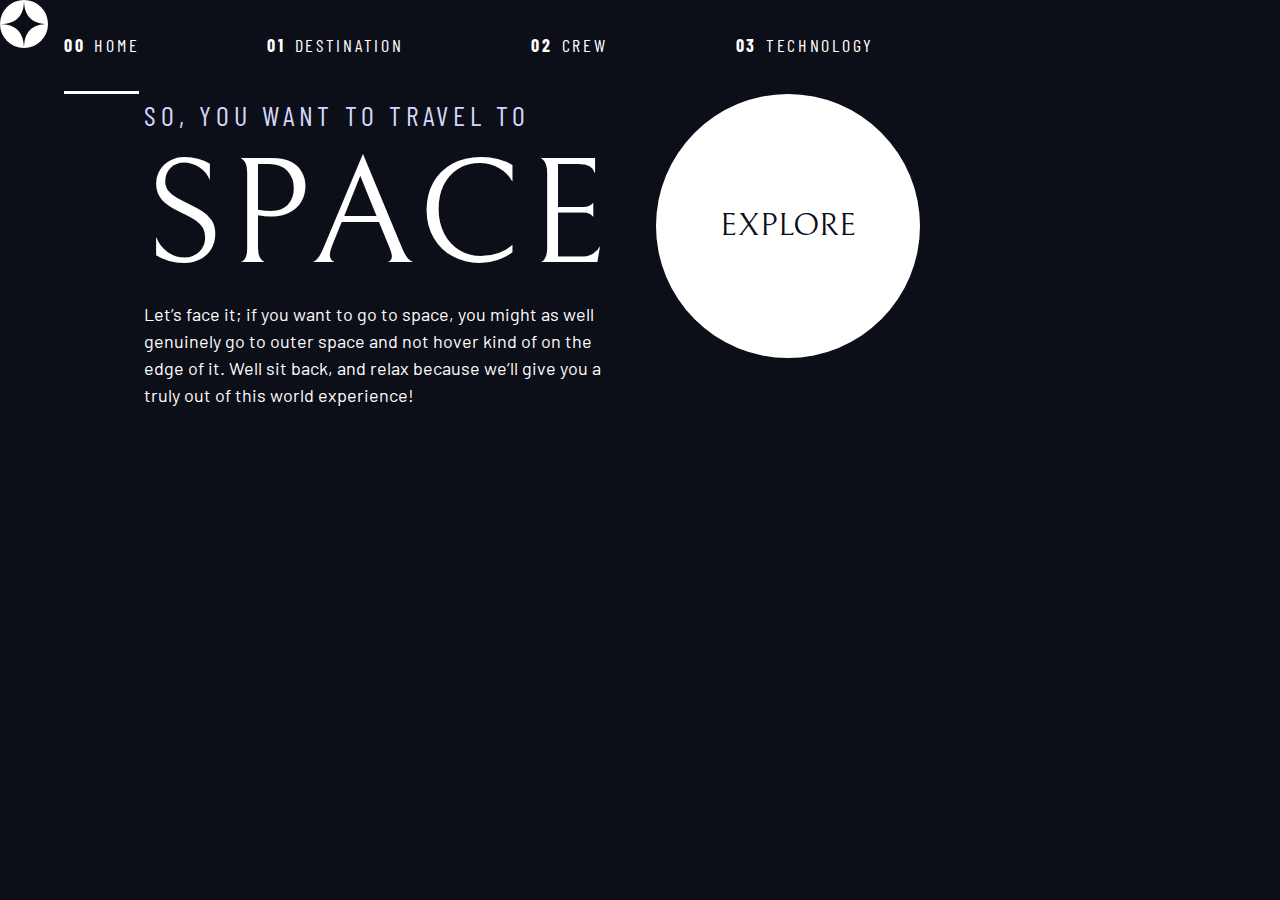
==== index.html @ b2a79781 "styling The HomePage column-grid lesson #2" ====
<html>
	<head>
		<title>index</title>

		<!-- Google fonts -->
		<link rel="preconnect" href="https://fonts.googleapis.com" />
		<link rel="preconnect" href="https://fonts.gstatic.com" crossorigin />
		<link
			href="https://fonts.googleapis.com/css2?family=Barlow+Condensed:wght@400;700&family=Bellefair&family=Barlow:wght@400;700&display=swap"
			rel="stylesheet"
		/>

		<link rel="stylesheet" href="./style.css" />
	</head>
	<body class="home">
		<header class="primary-header flex">
			<div>
				<img
					src="./assets/shared/logo.svg"
					alt="space tourism logo"
					class="logo"
				/>
			</div>
			<nav>
				<ul class="primary-navigation underline-indicators flex">
					<li class="active">
						<a
							class="ff-sans-cond uppercase text-white letter-spacing-2"
							href="index.html"
							><span>00</span>Home</a
						>
					</li>
					<li>
						<a
							class="ff-sans-cond uppercase text-white letter-spacing-2"
							href="destination.html"
							><span>01</span>Destination</a
						>
					</li>
					<li>
						<a
							class="ff-sans-cond uppercase text-white letter-spacing-2"
							href="crew.html"
							><span>02</span>Crew</a
						>
					</li>
					<li>
						<a
							class="ff-sans-cond uppercase text-white letter-spacing-2"
							href="technology.html"
							><span>03</span>Technology</a
						>
					</li>
				</ul>
			</nav>
		</header>

		<div class="grid-container">
			<div>
				<h1 class="text-accent fs-500 ff-sans-cond uppercase letter-spacing-1">
					So, you want to travel to
					<span class="fs-900 ff-serif text-white">Space</span>
				</h1>
				<p>
					Let’s face it; if you want to go to space, you might as well genuinely
					go to outer space and not hover kind of on the edge of it. Well sit
					back, and relax because we’ll give you a truly out of this world
					experience!
				</p>
			</div>
			<div>
				<a
					href="#"
					class="large-button uppercase ff-serif fs-600 text-dark bg-white"
					>Explore</a
				>
			</div>
		</div>
	</body>
</html>
---- style.css ----
/* ------------------- */
/* Custom properties   */
/* ------------------- */

:root {
	/* colors */
	--clr-dark: 230 35% 7%;
	--clr-light: 231 77% 90%;
	--clr-white: 0 0% 100%;

	/* font-sizes */
	--fs-900: 9.375rem;
	--fs-800: 6.25rem;
	--fs-700: 3.5rem;
	--fs-600: 2rem;
	--fs-500: 1.75rem;
	--fs-400: 1.125rem;
	--fs-300: 1rem;
	--fs-200: 0.875rem;

	/* font-families */
	--ff-serif: 'Bellefair', serif;
	--ff-sans-cond: 'Barlow Condensed', sans-serif;
	--ff-sans-normal: 'Barlow', sans-serif;
}

/* ------------------- */
/* Reset               */
/* ------------------- */

/* https://piccalil.li/blog/a-modern-css-reset/ */

/* Box sizing */
*,
*::before,
*::after {
	box-sizing: border-box;
}

/* Reset margins */
body,
h1,
h2,
h3,
h4,
h5,
p,
figure,
picture {
	margin: 0;
}

h1,
h2,
h3,
h4,
h5,
h6,
p {
	font-weight: 400;
}

/* set up the body */
body {
	font-family: var(--ff-sans-normal);
	font-size: var(--fs-400);
	color: hsl(var(--clr-white));
	background-color: hsl(var(--clr-dark));
	line-height: 1.5;
	min-height: 100vh;
}

/* make images easier to work with */
img,
picutre {
	max-width: 100%;
	display: block;
}

/* make form elements easier to work with */
input,
button,
textarea,
select {
	font: inherit;
}

/* remove animations for people who've turned them off */
@media (prefers-reduced-motion: reduce) {
	*,
	*::before,
	*::after {
		animation-duration: 0.01ms !important;
		animation-iteration-count: 1 !important;
		transition-duration: 0.01ms !important;
		scroll-behavior: auto !important;
	}
}

/* ------------------- */
/* Utility classes     */
/* ------------------- */

/* general */

.flex {
	display: flex;
	gap: var(--gap, 1rem);
}

.grid {
	display: grid;
	gap: var(--gap, 1rem);
}

.flow > *:where(:not(:first-child)) {
	margin-top: var(--flow-space, 1rem);
}

.container {
	padding-inline: 2em;
	margin-inline: auto;
	max-width: 80rem;
}
.grid-container {
	display: grid;
	column-gap: var(--container-gap, 2rem);
	grid-template-columns: minmax(2rem, 1fr) repeat(2, minmax(0, 30rem)) minmax(
			2rem,
			1fr
		);
}
.grid-container > *:first-child {
	grid-column: 2;
}

.grid-container > *:last-child {
	grid-column: 3;
}
.sr-only {
	position: absolute;
	width: 1px;
	height: 1px;
	padding: 0;
	margin: -1px;
	overflow: hidden;
	clip: rect(0, 0, 0, 0);
	white-space: nowrap; /* added line */
	border: 0;
}

/* colors */

.bg-dark {
	background-color: hsl(var(--clr-dark));
}
.bg-accent {
	background-color: hsl(var(--clr-light));
}
.bg-white {
	background-color: hsl(var(--clr-white));
}

.text-dark {
	color: hsl(var(--clr-dark));
}
.text-accent {
	color: hsl(var(--clr-light));
}
.text-white {
	color: hsl(var(--clr-white));
}

/* typography */

.ff-serif {
	font-family: var(--ff-serif);
}
.ff-sans-cond {
	font-family: var(--ff-sans-cond);
}
.ff-sans-normal {
	font-family: var(--ff-sans-normal);
}

.letter-spacing-1 {
	letter-spacing: 4.75px;
}
.letter-spacing-2 {
	letter-spacing: 2.7px;
}
.letter-spacing-3 {
	letter-spacing: 2.35px;
}

.uppercase {
	text-transform: uppercase;
}

.fs-900 {
	font-size: var(--fs-900);
}
.fs-800 {
	font-size: var(--fs-800);
}
.fs-700 {
	font-size: var(--fs-700);
}
.fs-600 {
	font-size: var(--fs-600);
}
.fs-500 {
	font-size: var(--fs-500);
}
.fs-400 {
	font-size: var(--fs-400);
}
.fs-300 {
	font-size: var(--fs-300);
}
.fs-200 {
	font-size: var(--fs-200);
}

.fs-900,
.fs-800,
.fs-700,
.fs-600 {
	line-height: 1.1;
}

.numbered-title {
	font-family: var(--ff-sans-cond);
	font-size: var(--fs-500);
	text-transform: uppercase;
	letter-spacing: 4.72px;
}

.numbered-title span {
	margin-right: 0.5em;
	font-weight: 700;
	color: hsl(var(--clr-white) / 0.25);
}

/* ------------------- */
/* Compontents         */
/* ------------------- */

.large-button {
	position: relative;
	z-index: 1;
	display: inline-grid;
	place-items: center;
	padding: 0 2em;
	border-radius: 50%;
	aspect-ratio: 1;
	text-decoration: none;
}

.large-button::after {
	content: '';
	position: absolute;
	z-index: -1;
	width: 100%;
	height: 100%;
	background: hsl(var(--clr-white) / 0.1);
	border-radius: 50%;
	opacity: 0;
	transition: opacity 500ms linear, transform 750ms ease-in-out;
}

.large-button:hover::after,
.large-button:focus::after {
	opacity: 1;
	transform: scale(1.5);
}

.primary-navigation {
	--gap: 8rem;
	--underline-gap: 2rem;
	list-style: none;
	padding: 0;
	margin: 0;
}

.primary-navigation a {
	text-decoration: none;
}

.primary-navigation a > span {
	font-weight: 700;
	margin-right: 0.5em;
}

.underline-indicators > * {
	cursor: pointer;
	padding: var(--underline-gap, 1rem) 0;
	border: 0;
	border-bottom: 0.2rem solid hsl(var(--clr-white) / 0);
}

.underline-indicators > *:hover,
.underline-indicators > *:focus {
	border-color: hsl(var(--clr-white) / 0.5);
}

.underline-indicators > .active,
.underline-indicators > [aria-selected='true'] {
	color: hsl(var(--clr-white) / 1);
	border-color: hsl(var(--clr-white) / 1);
}

.tab-list {
	--gap: 2rem;
}

.dot-indicators > * {
	cursor: pointer;
	border: 0;
	border-radius: 50%;
	padding: 0.5em;
	background-color: hsl(var(--clr-white) / 0.25);
}

.dot-indicators > *:hover,
.dot-indicators > *:focus {
	background-color: hsl(var(--clr-white) / 0.5);
}

.dot-indicators > [aria-selected='true'] {
	background-color: hsl(var(--clr-white) / 1);
}
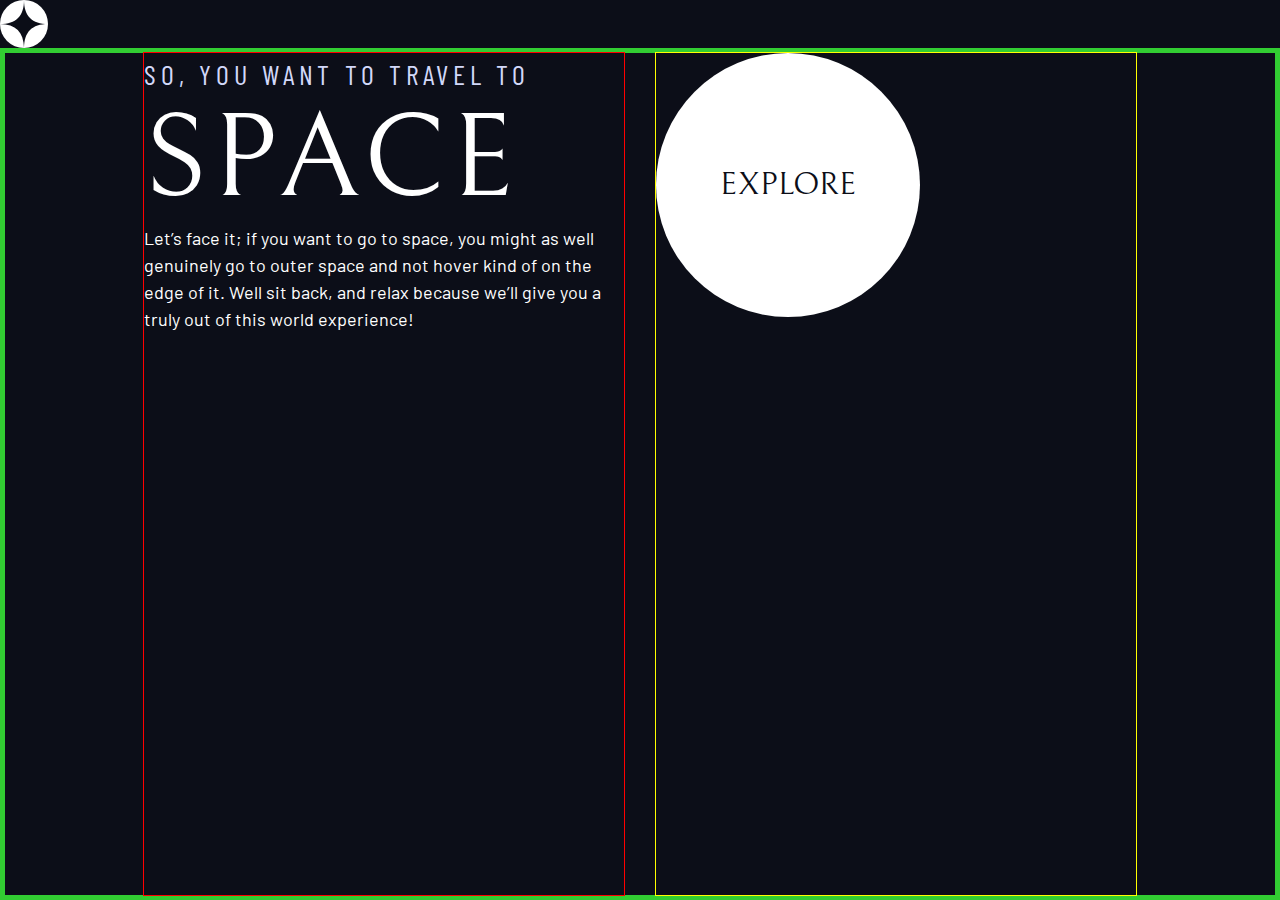
==== commit 4d1ab51f: "styling The HomePage fixing the homepage title lesson #5" ====
--- a/index.html
+++ b/index.html
@@ -21,46 +21,23 @@
 					class="logo"
 				/>
 			</div>
-			<nav>
-				<ul class="primary-navigation underline-indicators flex">
-					<li class="active">
-						<a
-							class="ff-sans-cond uppercase text-white letter-spacing-2"
-							href="index.html"
-							><span>00</span>Home</a
-						>
-					</li>
-					<li>
-						<a
-							class="ff-sans-cond uppercase text-white letter-spacing-2"
-							href="destination.html"
-							><span>01</span>Destination</a
-						>
-					</li>
-					<li>
-						<a
-							class="ff-sans-cond uppercase text-white letter-spacing-2"
-							href="crew.html"
-							><span>02</span>Crew</a
-						>
-					</li>
-					<li>
-						<a
-							class="ff-sans-cond uppercase text-white letter-spacing-2"
-							href="technology.html"
-							><span>03</span>Technology</a
-						>
-					</li>
-				</ul>
-			</nav>
+			<!-- <nav>
+			  <ul class="primary-navigation underline-indicators flex">
+				  <li class="active"><a class="ff-sans-cond uppercase text-white letter-spacing-2" href="index.html"><span>00</span>Home</a>
+				  <li><a class="ff-sans-cond uppercase text-white letter-spacing-2" href="destination.html"><span>01</span>Destination</a>
+				  <li><a class="ff-sans-cond uppercase text-white letter-spacing-2" href="crew.html"><span>02</span>Crew</a>
+				  <li><a class="ff-sans-cond uppercase text-white letter-spacing-2" href="technology.html"><span>03</span>Technology</a>
+			  </ul>
+		  </nav> -->
 		</header>
 
 		<div class="grid-container">
 			<div>
 				<h1 class="text-accent fs-500 ff-sans-cond uppercase letter-spacing-1">
 					So, you want to travel to
-					<span class="fs-900 ff-serif text-white">Space</span>
+					<span class="d-block fs-900 ff-serif text-white">Space</span>
 				</h1>
+
 				<p>
 					Let’s face it; if you want to go to space, you might as well genuinely
 					go to outer space and not hover kind of on the edge of it. Well sit
--- a/style.css
+++ b/style.css
@@ -3,26 +3,46 @@
 /* ------------------- */
 
 :root {
-	/* colors */
-	--clr-dark: 230 35% 7%;
-	--clr-light: 231 77% 90%;
-	--clr-white: 0 0% 100%;
-
-	/* font-sizes */
-	--fs-900: 9.375rem;
-	--fs-800: 6.25rem;
-	--fs-700: 3.5rem;
-	--fs-600: 2rem;
-	--fs-500: 1.75rem;
-	--fs-400: 1.125rem;
-	--fs-300: 1rem;
-	--fs-200: 0.875rem;
-
-	/* font-families */
-	--ff-serif: 'Bellefair', serif;
-	--ff-sans-cond: 'Barlow Condensed', sans-serif;
-	--ff-sans-normal: 'Barlow', sans-serif;
-}
+    /* colors */
+    --clr-dark: 230 35% 7%;
+    --clr-light: 231 77% 90%;
+    --clr-white: 0 0% 100%;
+    
+    /* font-sizes */
+    --fs-900: clamp(5rem, 8vw + 1rem, 9.375rem);
+    --fs-800: 3.5rem;
+    --fs-700: 1.5rem;
+    --fs-600: 1rem;
+    --fs-500: 1.75rem;
+    --fs-400: 0.9375rem;
+    --fs-300: 1rem;
+    --fs-200: 0.875rem;
+    
+    /* font-families */
+    --ff-serif: "Bellefair", serif;
+    --ff-sans-cond: "Barlow Condensed", sans-serif;
+    --ff-sans-normal: "Barlow", sans-serif;
+}
+
+@media (min-width: 35em) {
+    :root {
+        --fs-800: 5rem;
+        --fs-700: 2.5rem;
+        --fs-600: 1.5rem;
+        --fs-400: 1rem;
+    }
+}
+
+@media (min-width: 45em) {
+    :root {
+        /* font-sizes */
+        --fs-800: 6.25rem;
+        --fs-700: 3.5rem;
+        --fs-600: 2rem;
+        --fs-400: 1.125rem;
+    }
+}
+
 
 /* ------------------- */
 /* Reset               */
@@ -34,7 +54,7 @@
 *,
 *::before,
 *::after {
-	box-sizing: border-box;
+    box-sizing: border-box;
 }
 
 /* Reset margins */
@@ -47,7 +67,7 @@
 p,
 figure,
 picture {
-	margin: 0;
+    margin: 0; 
 }
 
 h1,
@@ -57,24 +77,27 @@
 h5,
 h6,
 p {
-	font-weight: 400;
+    font-weight: 400;
 }
 
 /* set up the body */
 body {
-	font-family: var(--ff-sans-normal);
-	font-size: var(--fs-400);
-	color: hsl(var(--clr-white));
-	background-color: hsl(var(--clr-dark));
-	line-height: 1.5;
-	min-height: 100vh;
+    font-family: var(--ff-sans-normal);
+    font-size: var(--fs-400);
+    color: hsl( var(--clr-white) );
+    background-color: hsl( var(--clr-dark) );
+    line-height: 1.5;
+    min-height: 100vh;
+    
+    display: grid;
+    grid-template-rows: min-content 1fr;
 }
 
 /* make images easier to work with */
 img,
 picutre {
-	max-width: 100%;
-	display: block;
+    max-width: 100%;
+    display: block;
 }
 
 /* make form elements easier to work with */
@@ -82,20 +105,21 @@
 button,
 textarea,
 select {
-	font: inherit;
+    font: inherit;
 }
 
 /* remove animations for people who've turned them off */
-@media (prefers-reduced-motion: reduce) {
-	*,
-	*::before,
-	*::after {
-		animation-duration: 0.01ms !important;
-		animation-iteration-count: 1 !important;
-		transition-duration: 0.01ms !important;
-		scroll-behavior: auto !important;
-	}
-}
+@media (prefers-reduced-motion: reduce) {  
+  *,
+  *::before,
+  *::after {
+    animation-duration: 0.01ms !important;
+    animation-iteration-count: 1 !important;
+    transition-duration: 0.01ms !important;
+    scroll-behavior: auto !important;
+  }
+}
+
 
 /* ------------------- */
 /* Utility classes     */
@@ -104,229 +128,207 @@
 /* general */
 
 .flex {
-	display: flex;
-	gap: var(--gap, 1rem);
+    display: flex;
+    gap: var(--gap, 1rem);
 }
 
 .grid {
-	display: grid;
-	gap: var(--gap, 1rem);
+    display: grid;
+    gap: var(--gap, 1rem);
+}
+
+.d-block{
+    display: block;
 }
 
 .flow > *:where(:not(:first-child)) {
-	margin-top: var(--flow-space, 1rem);
+    margin-top: var(--flow-space, 1rem);
 }
 
 .container {
-	padding-inline: 2em;
-	margin-inline: auto;
-	max-width: 80rem;
-}
+    padding-inline: 2em;
+    margin-inline: auto;
+    max-width: 80rem;
+}
+
 .grid-container {
-	display: grid;
-	column-gap: var(--container-gap, 2rem);
-	grid-template-columns: minmax(2rem, 1fr) repeat(2, minmax(0, 30rem)) minmax(
-			2rem,
-			1fr
-		);
-}
-.grid-container > *:first-child {
-	grid-column: 2;
-}
-
-.grid-container > *:last-child {
-	grid-column: 3;
-}
+    border: 5px solid limegreen;
+    display: grid;
+}
+
+@media (min-width: 45em) {
+    .grid-container {
+        column-gap: var(--container-gap, 2rem);
+        grid-template-columns: minmax(2rem, 1fr) repeat(2, minmax(0, 30rem)) minmax(2rem, 1fr);
+    }
+    
+    .grid-container > *:first-child {
+        grid-column: 2;
+        outline: 1px solid red;
+    }
+
+    .grid-container > *:last-child {
+        grid-column: 3;
+        outline: 1px solid yellow;
+    }
+}
+
+
+
+
 .sr-only {
-	position: absolute;
-	width: 1px;
-	height: 1px;
-	padding: 0;
-	margin: -1px;
-	overflow: hidden;
-	clip: rect(0, 0, 0, 0);
-	white-space: nowrap; /* added line */
-	border: 0;
+  position: absolute; 
+  width: 1px;
+  height: 1px;
+  padding: 0;
+  margin: -1px; 
+  overflow: hidden;
+  clip: rect(0, 0, 0, 0);
+  white-space: nowrap; /* added line */
+  border: 0;
 }
 
 /* colors */
 
-.bg-dark {
-	background-color: hsl(var(--clr-dark));
-}
-.bg-accent {
-	background-color: hsl(var(--clr-light));
-}
-.bg-white {
-	background-color: hsl(var(--clr-white));
-}
-
-.text-dark {
-	color: hsl(var(--clr-dark));
-}
-.text-accent {
-	color: hsl(var(--clr-light));
-}
-.text-white {
-	color: hsl(var(--clr-white));
-}
+.bg-dark { background-color: hsl( var(--clr-dark) );}
+.bg-accent { background-color: hsl( var(--clr-light) );}
+.bg-white { background-color: hsl( var(--clr-white) );}
+
+.text-dark { color: hsl( var(--clr-dark) );}
+.text-accent { color: hsl( var(--clr-light) );}
+.text-white { color: hsl( var(--clr-white) );}
 
 /* typography */
 
-.ff-serif {
-	font-family: var(--ff-serif);
-}
-.ff-sans-cond {
-	font-family: var(--ff-sans-cond);
-}
-.ff-sans-normal {
-	font-family: var(--ff-sans-normal);
-}
-
-.letter-spacing-1 {
-	letter-spacing: 4.75px;
-}
-.letter-spacing-2 {
-	letter-spacing: 2.7px;
-}
-.letter-spacing-3 {
-	letter-spacing: 2.35px;
-}
-
-.uppercase {
-	text-transform: uppercase;
-}
-
-.fs-900 {
-	font-size: var(--fs-900);
-}
-.fs-800 {
-	font-size: var(--fs-800);
-}
-.fs-700 {
-	font-size: var(--fs-700);
-}
-.fs-600 {
-	font-size: var(--fs-600);
-}
-.fs-500 {
-	font-size: var(--fs-500);
-}
-.fs-400 {
-	font-size: var(--fs-400);
-}
-.fs-300 {
-	font-size: var(--fs-300);
-}
-.fs-200 {
-	font-size: var(--fs-200);
-}
+.ff-serif { font-family: var(--ff-serif); } 
+.ff-sans-cond { font-family: var(--ff-sans-cond); } 
+.ff-sans-normal { font-family: var(--ff-sans-normal); } 
+
+.letter-spacing-1 { letter-spacing: 4.75px; } 
+.letter-spacing-2 { letter-spacing: 2.7px; } 
+.letter-spacing-3 { letter-spacing: 2.35px; } 
+
+.uppercase { text-transform: uppercase; }
+
+.fs-900 { font-size: var(--fs-900); }
+.fs-800 { font-size: var(--fs-800); }
+.fs-700 { font-size: var(--fs-700); }
+.fs-600 { font-size: var(--fs-600); }
+.fs-500 { font-size: var(--fs-500); }
+.fs-400 { font-size: var(--fs-400); }
+.fs-300 { font-size: var(--fs-300); }
+.fs-200 { font-size: var(--fs-200); }
 
 .fs-900,
 .fs-800,
 .fs-700,
 .fs-600 {
-	line-height: 1.1;
+    line-height: 1.1;
 }
 
 .numbered-title {
-	font-family: var(--ff-sans-cond);
-	font-size: var(--fs-500);
-	text-transform: uppercase;
-	letter-spacing: 4.72px;
+    font-family: var(--ff-sans-cond);
+    font-size: var(--fs-500);
+    text-transform: uppercase;
+    letter-spacing: 4.72px; 
 }
 
 .numbered-title span {
-	margin-right: 0.5em;
-	font-weight: 700;
-	color: hsl(var(--clr-white) / 0.25);
-}
+    margin-right: .5em;
+    font-weight: 700;
+    color: hsl( var(--clr-white) / .25);
+}
+
 
 /* ------------------- */
 /* Compontents         */
 /* ------------------- */
 
 .large-button {
-	position: relative;
-	z-index: 1;
-	display: inline-grid;
-	place-items: center;
-	padding: 0 2em;
-	border-radius: 50%;
-	aspect-ratio: 1;
-	text-decoration: none;
+    position: relative;
+    z-index: 1;
+    display: inline-grid;
+    place-items: center;
+    padding: 0 2em;
+    border-radius: 50%;
+    aspect-ratio: 1;
+    text-decoration: none;
 }
 
 .large-button::after {
-	content: '';
-	position: absolute;
-	z-index: -1;
-	width: 100%;
-	height: 100%;
-	background: hsl(var(--clr-white) / 0.1);
-	border-radius: 50%;
-	opacity: 0;
-	transition: opacity 500ms linear, transform 750ms ease-in-out;
-}
-
+    content: '';
+    position: absolute;
+    z-index: -1;
+    width: 100%;
+    height: 100%;
+    background: hsl( var(--clr-white) / .1);
+    border-radius: 50%;
+    opacity: 0;
+    transition: opacity 500ms linear, transform 750ms ease-in-out;
+}
+ 
 .large-button:hover::after,
 .large-button:focus::after {
-	opacity: 1;
-	transform: scale(1.5);
+    opacity: 1;
+    transform: scale(1.5);
 }
 
 .primary-navigation {
-	--gap: 8rem;
-	--underline-gap: 2rem;
-	list-style: none;
-	padding: 0;
-	margin: 0;
+    --gap: 8rem;
+    --underline-gap: 2rem;
+    list-style: none;
+    padding: 0;
+    margin: 0;
 }
 
 .primary-navigation a {
-	text-decoration: none;
+    text-decoration: none;
 }
 
 .primary-navigation a > span {
-	font-weight: 700;
-	margin-right: 0.5em;
+    font-weight: 700;
+    margin-right: .5em;
 }
 
 .underline-indicators > * {
-	cursor: pointer;
-	padding: var(--underline-gap, 1rem) 0;
-	border: 0;
-	border-bottom: 0.2rem solid hsl(var(--clr-white) / 0);
+    cursor: pointer;
+    padding: var(--underline-gap, 1rem) 0;
+    border: 0;
+    border-bottom: .2rem solid hsl( var(--clr-white) / 0 );
 }
 
 .underline-indicators > *:hover,
 .underline-indicators > *:focus {
-	border-color: hsl(var(--clr-white) / 0.5);
+    border-color: hsl( var(--clr-white) / .5);
 }
 
 .underline-indicators > .active,
-.underline-indicators > [aria-selected='true'] {
-	color: hsl(var(--clr-white) / 1);
-	border-color: hsl(var(--clr-white) / 1);
+.underline-indicators > [aria-selected="true"] {
+    color: hsl( var(--clr-white) / 1);
+    border-color: hsl( var(--clr-white) / 1); 
 }
 
 .tab-list {
-	--gap: 2rem;
+    --gap: 2rem;
 }
 
 .dot-indicators > * {
-	cursor: pointer;
-	border: 0;
-	border-radius: 50%;
-	padding: 0.5em;
-	background-color: hsl(var(--clr-white) / 0.25);
-}
-
+    cursor: pointer;
+    border: 0;
+    border-radius: 50%;
+    padding: .5em;
+    background-color: hsl( var(--clr-white) / .25);
+}
+ 
 .dot-indicators > *:hover,
-.dot-indicators > *:focus {
-	background-color: hsl(var(--clr-white) / 0.5);
-}
-
-.dot-indicators > [aria-selected='true'] {
-	background-color: hsl(var(--clr-white) / 1);
-}
+.dot-indicators > *:focus { 
+    background-color: hsl( var(--clr-white) / .5);
+}
+
+.dot-indicators > [aria-selected="true"] {
+    background-color: hsl( var(--clr-white) / 1); 
+}
+
+.d-block{
+    display: block;
+}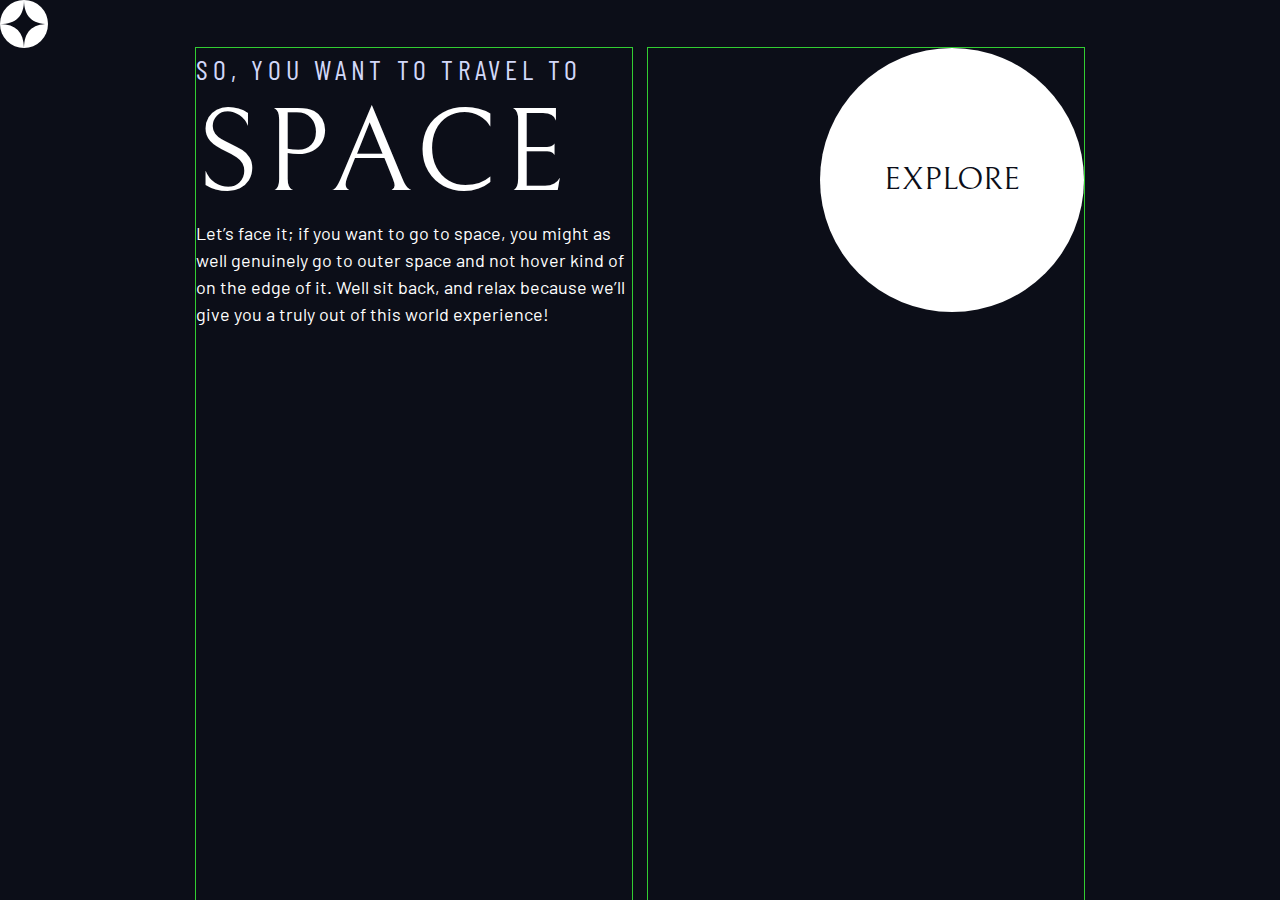
==== commit 82adebb3: "styling The HomePage layout challenge lesson #6" ====
--- a/index.html
+++ b/index.html
@@ -31,7 +31,7 @@
 		  </nav> -->
 		</header>
 
-		<div class="grid-container">
+		<div class="flex container even-columns" style="max-width: 60rem">
 			<div>
 				<h1 class="text-accent fs-500 ff-sans-cond uppercase letter-spacing-1">
 					So, you want to travel to
@@ -45,7 +45,7 @@
 					experience!
 				</p>
 			</div>
-			<div>
+			<div style="display:flex; justify-content: flex-end; align-items: flex-start;">
 				<a
 					href="#"
 					class="large-button uppercase ff-serif fs-600 text-dark bg-white"
--- a/style.css
+++ b/style.css
@@ -131,7 +131,13 @@
     display: flex;
     gap: var(--gap, 1rem);
 }
-
+.flex.even-columns > * {
+    width: 100%;
+    outline: 1px solid limegreen;
+
+
+    /* flex-direction: column; */
+}
 .grid {
     display: grid;
     gap: var(--gap, 1rem);
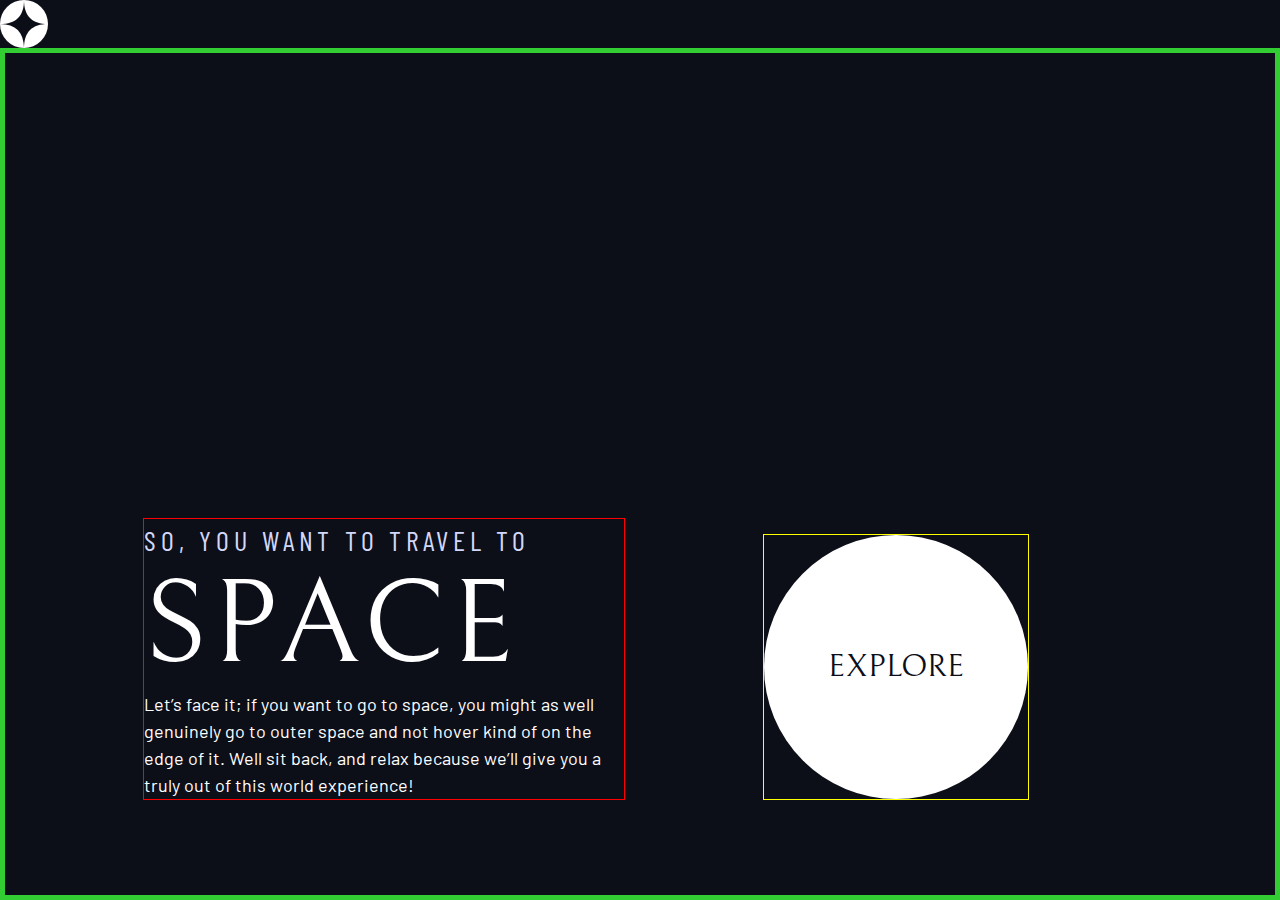
==== commit 2b31d2f6: "styling The HomePage lesson #7" ====
--- a/index.html
+++ b/index.html
@@ -31,7 +31,7 @@
 		  </nav> -->
 		</header>
 
-		<div class="flex container even-columns" style="max-width: 60rem">
+		<div class="grid-container grid-container--home">
 			<div>
 				<h1 class="text-accent fs-500 ff-sans-cond uppercase letter-spacing-1">
 					So, you want to travel to
@@ -45,10 +45,10 @@
 					experience!
 				</p>
 			</div>
-			<div style="display:flex; justify-content: flex-end; align-items: flex-start;">
+			<div>
 				<a
 					href="#"
-					class="large-button uppercase ff-serif fs-600 text-dark bg-white"
+					class="large-button uppercase ff-serif text-dark bg-white"
 					>Explore</a
 				>
 			</div>
--- a/style.css
+++ b/style.css
@@ -3,46 +3,45 @@
 /* ------------------- */
 
 :root {
-    /* colors */
-    --clr-dark: 230 35% 7%;
-    --clr-light: 231 77% 90%;
-    --clr-white: 0 0% 100%;
-    
-    /* font-sizes */
-    --fs-900: clamp(5rem, 8vw + 1rem, 9.375rem);
-    --fs-800: 3.5rem;
-    --fs-700: 1.5rem;
-    --fs-600: 1rem;
-    --fs-500: 1.75rem;
-    --fs-400: 0.9375rem;
-    --fs-300: 1rem;
-    --fs-200: 0.875rem;
-    
-    /* font-families */
-    --ff-serif: "Bellefair", serif;
-    --ff-sans-cond: "Barlow Condensed", sans-serif;
-    --ff-sans-normal: "Barlow", sans-serif;
+	/* colors */
+	--clr-dark: 230 35% 7%;
+	--clr-light: 231 77% 90%;
+	--clr-white: 0 0% 100%;
+
+	/* font-sizes */
+	--fs-900: clamp(5rem, 8vw + 1rem, 9.375rem);
+	--fs-800: 3.5rem;
+	--fs-700: 1.5rem;
+	--fs-600: 1rem;
+	--fs-500: 1.75rem;
+	--fs-400: 0.9375rem;
+	--fs-300: 1rem;
+	--fs-200: 0.875rem;
+
+	/* font-families */
+	--ff-serif: 'Bellefair', serif;
+	--ff-sans-cond: 'Barlow Condensed', sans-serif;
+	--ff-sans-normal: 'Barlow', sans-serif;
 }
 
 @media (min-width: 35em) {
-    :root {
-        --fs-800: 5rem;
-        --fs-700: 2.5rem;
-        --fs-600: 1.5rem;
-        --fs-400: 1rem;
-    }
+	:root {
+		--fs-800: 5rem;
+		--fs-700: 2.5rem;
+		--fs-600: 1.5rem;
+		--fs-400: 1rem;
+	}
 }
 
 @media (min-width: 45em) {
-    :root {
-        /* font-sizes */
-        --fs-800: 6.25rem;
-        --fs-700: 3.5rem;
-        --fs-600: 2rem;
-        --fs-400: 1.125rem;
-    }
-}
-
+	:root {
+		/* font-sizes */
+		--fs-800: 6.25rem;
+		--fs-700: 3.5rem;
+		--fs-600: 2rem;
+		--fs-400: 1.125rem;
+	}
+}
 
 /* ------------------- */
 /* Reset               */
@@ -54,7 +53,7 @@
 *,
 *::before,
 *::after {
-    box-sizing: border-box;
+	box-sizing: border-box;
 }
 
 /* Reset margins */
@@ -67,7 +66,7 @@
 p,
 figure,
 picture {
-    margin: 0; 
+	margin: 0;
 }
 
 h1,
@@ -77,27 +76,27 @@
 h5,
 h6,
 p {
-    font-weight: 400;
+	font-weight: 400;
 }
 
 /* set up the body */
 body {
-    font-family: var(--ff-sans-normal);
-    font-size: var(--fs-400);
-    color: hsl( var(--clr-white) );
-    background-color: hsl( var(--clr-dark) );
-    line-height: 1.5;
-    min-height: 100vh;
-    
-    display: grid;
-    grid-template-rows: min-content 1fr;
+	font-family: var(--ff-sans-normal);
+	font-size: var(--fs-400);
+	color: hsl(var(--clr-white));
+	background-color: hsl(var(--clr-dark));
+	line-height: 1.5;
+	min-height: 100vh;
+
+	display: grid;
+	grid-template-rows: min-content 1fr;
 }
 
 /* make images easier to work with */
 img,
 picutre {
-    max-width: 100%;
-    display: block;
+	max-width: 100%;
+	display: block;
 }
 
 /* make form elements easier to work with */
@@ -105,21 +104,20 @@
 button,
 textarea,
 select {
-    font: inherit;
+	font: inherit;
 }
 
 /* remove animations for people who've turned them off */
-@media (prefers-reduced-motion: reduce) {  
-  *,
-  *::before,
-  *::after {
-    animation-duration: 0.01ms !important;
-    animation-iteration-count: 1 !important;
-    transition-duration: 0.01ms !important;
-    scroll-behavior: auto !important;
-  }
-}
-
+@media (prefers-reduced-motion: reduce) {
+	*,
+	*::before,
+	*::after {
+		animation-duration: 0.01ms !important;
+		animation-iteration-count: 1 !important;
+		transition-duration: 0.01ms !important;
+		scroll-behavior: auto !important;
+	}
+}
 
 /* ------------------- */
 /* Utility classes     */
@@ -128,213 +126,258 @@
 /* general */
 
 .flex {
-    display: flex;
-    gap: var(--gap, 1rem);
-}
-.flex.even-columns > * {
-    width: 100%;
-    outline: 1px solid limegreen;
-
-
-    /* flex-direction: column; */
-}
+	display: flex;
+	gap: var(--gap, 1rem);
+}
+
 .grid {
-    display: grid;
-    gap: var(--gap, 1rem);
-}
-
-.d-block{
-    display: block;
+	display: grid;
+	gap: var(--gap, 1rem);
+}
+
+.d-block {
+	display: block;
 }
 
 .flow > *:where(:not(:first-child)) {
-    margin-top: var(--flow-space, 1rem);
+	margin-top: var(--flow-space, 1rem);
 }
 
 .container {
-    padding-inline: 2em;
-    margin-inline: auto;
-    max-width: 80rem;
+	padding-inline: 2em;
+	margin-inline: auto;
+	max-width: 80rem;
 }
 
 .grid-container {
-    border: 5px solid limegreen;
-    display: grid;
+	padding-inline: 1rem;
+	text-align: center;
+	border: 5px solid limegreen;
+	display: grid;
+	place-items: center;
+}
+
+.grid-container * {
+	max-width: 50ch;
 }
 
 @media (min-width: 45em) {
-    .grid-container {
-        column-gap: var(--container-gap, 2rem);
-        grid-template-columns: minmax(2rem, 1fr) repeat(2, minmax(0, 30rem)) minmax(2rem, 1fr);
-    }
-    
-    .grid-container > *:first-child {
-        grid-column: 2;
-        outline: 1px solid red;
-    }
-
-    .grid-container > *:last-child {
-        grid-column: 3;
-        outline: 1px solid yellow;
-    }
-}
-
-
-
+	.grid-container {
+		text-align: left;
+		column-gap: var(--container-gap, 2rem);
+		grid-template-columns: minmax(2rem, 1fr) repeat(2, minmax(0, 30rem)) minmax(
+				2rem,
+				1fr
+			);
+	}
+
+	.grid-container > *:first-child {
+		grid-column: 2;
+		outline: 1px solid red;
+	}
+
+	.grid-container > *:last-child {
+		grid-column: 3;
+		outline: 1px solid yellow;
+	}
+
+	.grid-container--home {
+		padding-bottom: 6rem;
+		align-items: end;
+	}
+}
 
 .sr-only {
-  position: absolute; 
-  width: 1px;
-  height: 1px;
-  padding: 0;
-  margin: -1px; 
-  overflow: hidden;
-  clip: rect(0, 0, 0, 0);
-  white-space: nowrap; /* added line */
-  border: 0;
+	position: absolute;
+	width: 1px;
+	height: 1px;
+	padding: 0;
+	margin: -1px;
+	overflow: hidden;
+	clip: rect(0, 0, 0, 0);
+	white-space: nowrap; /* added line */
+	border: 0;
 }
 
 /* colors */
 
-.bg-dark { background-color: hsl( var(--clr-dark) );}
-.bg-accent { background-color: hsl( var(--clr-light) );}
-.bg-white { background-color: hsl( var(--clr-white) );}
-
-.text-dark { color: hsl( var(--clr-dark) );}
-.text-accent { color: hsl( var(--clr-light) );}
-.text-white { color: hsl( var(--clr-white) );}
+.bg-dark {
+	background-color: hsl(var(--clr-dark));
+}
+.bg-accent {
+	background-color: hsl(var(--clr-light));
+}
+.bg-white {
+	background-color: hsl(var(--clr-white));
+}
+
+.text-dark {
+	color: hsl(var(--clr-dark));
+}
+.text-accent {
+	color: hsl(var(--clr-light));
+}
+.text-white {
+	color: hsl(var(--clr-white));
+}
 
 /* typography */
 
-.ff-serif { font-family: var(--ff-serif); } 
-.ff-sans-cond { font-family: var(--ff-sans-cond); } 
-.ff-sans-normal { font-family: var(--ff-sans-normal); } 
-
-.letter-spacing-1 { letter-spacing: 4.75px; } 
-.letter-spacing-2 { letter-spacing: 2.7px; } 
-.letter-spacing-3 { letter-spacing: 2.35px; } 
-
-.uppercase { text-transform: uppercase; }
-
-.fs-900 { font-size: var(--fs-900); }
-.fs-800 { font-size: var(--fs-800); }
-.fs-700 { font-size: var(--fs-700); }
-.fs-600 { font-size: var(--fs-600); }
-.fs-500 { font-size: var(--fs-500); }
-.fs-400 { font-size: var(--fs-400); }
-.fs-300 { font-size: var(--fs-300); }
-.fs-200 { font-size: var(--fs-200); }
+.ff-serif {
+	font-family: var(--ff-serif);
+}
+.ff-sans-cond {
+	font-family: var(--ff-sans-cond);
+}
+.ff-sans-normal {
+	font-family: var(--ff-sans-normal);
+}
+
+.letter-spacing-1 {
+	letter-spacing: 4.75px;
+}
+.letter-spacing-2 {
+	letter-spacing: 2.7px;
+}
+.letter-spacing-3 {
+	letter-spacing: 2.35px;
+}
+
+.uppercase {
+	text-transform: uppercase;
+}
+
+.fs-900 {
+	font-size: var(--fs-900);
+}
+.fs-800 {
+	font-size: var(--fs-800);
+}
+.fs-700 {
+	font-size: var(--fs-700);
+}
+.fs-600 {
+	font-size: var(--fs-600);
+}
+.fs-500 {
+	font-size: var(--fs-500);
+}
+.fs-400 {
+	font-size: var(--fs-400);
+}
+.fs-300 {
+	font-size: var(--fs-300);
+}
+.fs-200 {
+	font-size: var(--fs-200);
+}
 
 .fs-900,
 .fs-800,
 .fs-700,
 .fs-600 {
-    line-height: 1.1;
+	line-height: 1.1;
 }
 
 .numbered-title {
-    font-family: var(--ff-sans-cond);
-    font-size: var(--fs-500);
-    text-transform: uppercase;
-    letter-spacing: 4.72px; 
+	font-family: var(--ff-sans-cond);
+	font-size: var(--fs-500);
+	text-transform: uppercase;
+	letter-spacing: 4.72px;
 }
 
 .numbered-title span {
-    margin-right: .5em;
-    font-weight: 700;
-    color: hsl( var(--clr-white) / .25);
-}
-
+	margin-right: 0.5em;
+	font-weight: 700;
+	color: hsl(var(--clr-white) / 0.25);
+}
 
 /* ------------------- */
 /* Compontents         */
 /* ------------------- */
 
 .large-button {
-    position: relative;
-    z-index: 1;
-    display: inline-grid;
-    place-items: center;
-    padding: 0 2em;
-    border-radius: 50%;
-    aspect-ratio: 1;
-    text-decoration: none;
+	font-size: 2rem;
+	position: relative;
+	z-index: 1;
+	display: inline-grid;
+	place-items: center;
+	padding: 0 2em;
+	border-radius: 50%;
+	aspect-ratio: 1;
+	text-decoration: none;
 }
 
 .large-button::after {
-    content: '';
-    position: absolute;
-    z-index: -1;
-    width: 100%;
-    height: 100%;
-    background: hsl( var(--clr-white) / .1);
-    border-radius: 50%;
-    opacity: 0;
-    transition: opacity 500ms linear, transform 750ms ease-in-out;
-}
- 
+	content: '';
+	position: absolute;
+	z-index: -1;
+	width: 100%;
+	height: 100%;
+	background: hsl(var(--clr-white) / 0.1);
+	border-radius: 50%;
+	opacity: 0;
+	transition: opacity 500ms linear, transform 750ms ease-in-out;
+}
+
 .large-button:hover::after,
 .large-button:focus::after {
-    opacity: 1;
-    transform: scale(1.5);
+	opacity: 1;
+	transform: scale(1.5);
 }
 
 .primary-navigation {
-    --gap: 8rem;
-    --underline-gap: 2rem;
-    list-style: none;
-    padding: 0;
-    margin: 0;
+	--gap: 8rem;
+	--underline-gap: 2rem;
+	list-style: none;
+	padding: 0;
+	margin: 0;
 }
 
 .primary-navigation a {
-    text-decoration: none;
+	text-decoration: none;
 }
 
 .primary-navigation a > span {
-    font-weight: 700;
-    margin-right: .5em;
+	font-weight: 700;
+	margin-right: 0.5em;
 }
 
 .underline-indicators > * {
-    cursor: pointer;
-    padding: var(--underline-gap, 1rem) 0;
-    border: 0;
-    border-bottom: .2rem solid hsl( var(--clr-white) / 0 );
+	cursor: pointer;
+	padding: var(--underline-gap, 1rem) 0;
+	border: 0;
+	border-bottom: 0.2rem solid hsl(var(--clr-white) / 0);
 }
 
 .underline-indicators > *:hover,
 .underline-indicators > *:focus {
-    border-color: hsl( var(--clr-white) / .5);
+	border-color: hsl(var(--clr-white) / 0.5);
 }
 
 .underline-indicators > .active,
-.underline-indicators > [aria-selected="true"] {
-    color: hsl( var(--clr-white) / 1);
-    border-color: hsl( var(--clr-white) / 1); 
+.underline-indicators > [aria-selected='true'] {
+	color: hsl(var(--clr-white) / 1);
+	border-color: hsl(var(--clr-white) / 1);
 }
 
 .tab-list {
-    --gap: 2rem;
+	--gap: 2rem;
 }
 
 .dot-indicators > * {
-    cursor: pointer;
-    border: 0;
-    border-radius: 50%;
-    padding: .5em;
-    background-color: hsl( var(--clr-white) / .25);
-}
- 
+	cursor: pointer;
+	border: 0;
+	border-radius: 50%;
+	padding: 0.5em;
+	background-color: hsl(var(--clr-white) / 0.25);
+}
+
 .dot-indicators > *:hover,
-.dot-indicators > *:focus { 
-    background-color: hsl( var(--clr-white) / .5);
-}
-
-.dot-indicators > [aria-selected="true"] {
-    background-color: hsl( var(--clr-white) / 1); 
-}
-
-.d-block{
-    display: block;
-}+.dot-indicators > *:focus {
+	background-color: hsl(var(--clr-white) / 0.5);
+}
+
+.dot-indicators > [aria-selected='true'] {
+	background-color: hsl(var(--clr-white) / 1);
+}
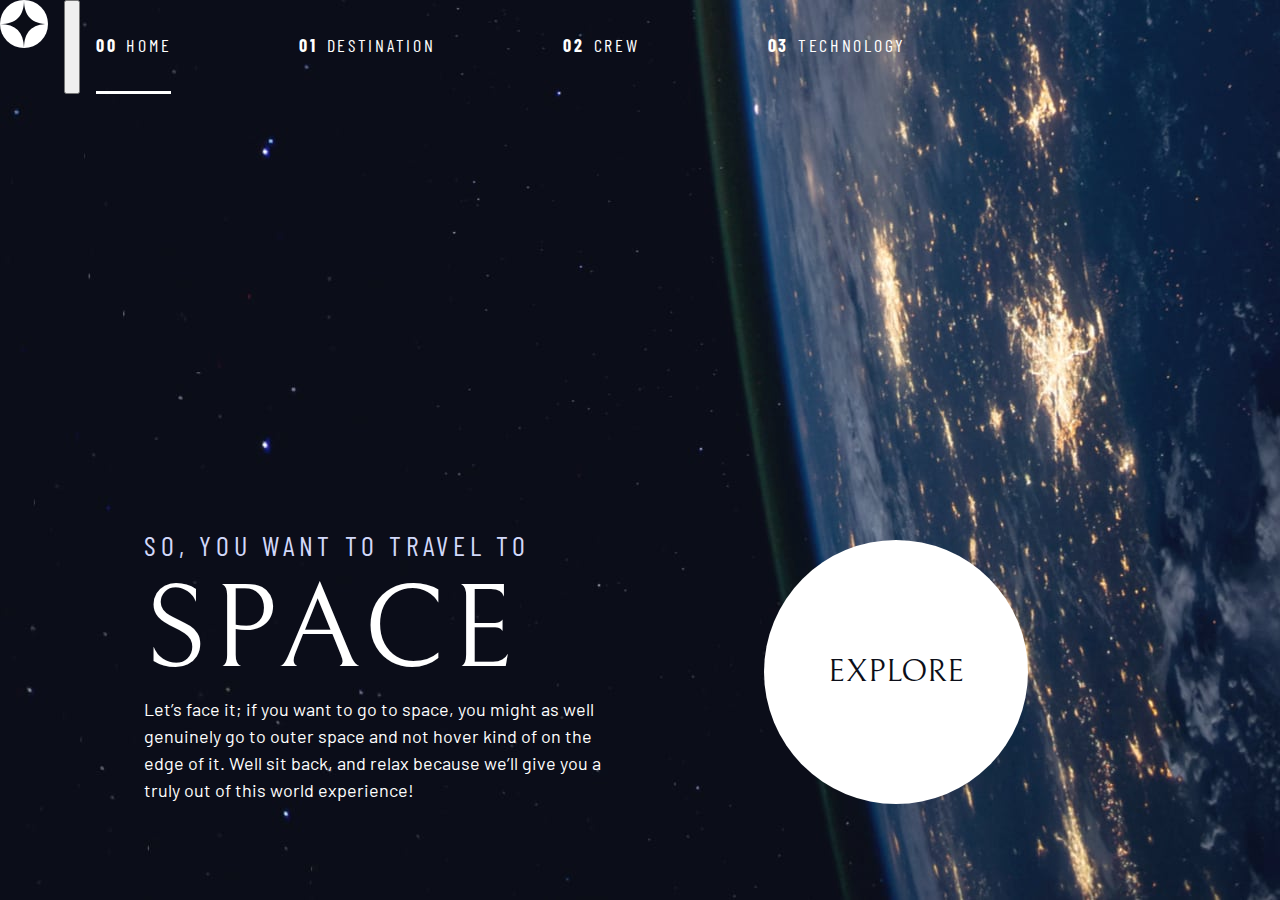
==== commit 492984d1: "styling The HomePage- setting navigation, button lesson #1" ====
--- a/index.html
+++ b/index.html
@@ -21,14 +21,44 @@
 					class="logo"
 				/>
 			</div>
-			<!-- <nav>
-			  <ul class="primary-navigation underline-indicators flex">
-				  <li class="active"><a class="ff-sans-cond uppercase text-white letter-spacing-2" href="index.html"><span>00</span>Home</a>
-				  <li><a class="ff-sans-cond uppercase text-white letter-spacing-2" href="destination.html"><span>01</span>Destination</a>
-				  <li><a class="ff-sans-cond uppercase text-white letter-spacing-2" href="crew.html"><span>02</span>Crew</a>
-				  <li><a class="ff-sans-cond uppercase text-white letter-spacing-2" href="technology.html"><span>03</span>Technology</a>
-			  </ul>
-		  </nav> -->
+			<button class="mobile-nav-toggle" aria-controls="primary-navigation">
+				<span class="sr-only" aria-expanded="false">Menu</span>
+			</button>
+			<nav>
+				<ul
+					id="primary-navigation"
+					class="primary-navigation underline-indicators flex"
+				>
+					<li class="active">
+						<a
+							class="ff-sans-cond uppercase text-white letter-spacing-2"
+							href="index.html"
+							><span>00</span>Home</a
+						>
+					</li>
+					<li>
+						<a
+							class="ff-sans-cond uppercase text-white letter-spacing-2"
+							href="destination.html"
+							><span>01</span>Destination</a
+						>
+					</li>
+					<li>
+						<a
+							class="ff-sans-cond uppercase text-white letter-spacing-2"
+							href="crew.html"
+							><span>02</span>Crew</a
+						>
+					</li>
+					<li>
+						<a
+							class="ff-sans-cond uppercase text-white letter-spacing-2"
+							href="technology.html"
+							><span>03</span>Technology</a
+						>
+					</li>
+				</ul>
+			</nav>
 		</header>
 
 		<div class="grid-container grid-container--home">
@@ -46,9 +76,7 @@
 				</p>
 			</div>
 			<div>
-				<a
-					href="#"
-					class="large-button uppercase ff-serif text-dark bg-white"
+				<a href="#" class="large-button uppercase ff-serif text-dark bg-white"
 					>Explore</a
 				>
 			</div>
--- a/style.css
+++ b/style.css
@@ -152,7 +152,6 @@
 .grid-container {
 	padding-inline: 1rem;
 	text-align: center;
-	border: 5px solid limegreen;
 	display: grid;
 	place-items: center;
 }
@@ -173,12 +172,10 @@
 
 	.grid-container > *:first-child {
 		grid-column: 2;
-		outline: 1px solid red;
 	}
 
 	.grid-container > *:last-child {
 		grid-column: 3;
-		outline: 1px solid yellow;
 	}
 
 	.grid-container--home {
@@ -381,3 +378,28 @@
 .dot-indicators > [aria-selected='true'] {
 	background-color: hsl(var(--clr-white) / 1);
 }
+
+/* Page specific */
+
+body {
+	background-size: cover;
+	background-position: bottom center;
+}
+/* home */
+
+.home {
+	background-image: url(./assets/home/background-home-mobile.jpg);
+}
+
+@media (min-width: 35rem) {
+	.home {
+		background-image: url(./assets/home/background-home-tablet.jpg);
+		background-position: center center;
+	}
+}
+
+@media (min-width: 45rem) {
+	.home {
+		background-image: url(./assets/home/background-home-desktop.jpg);
+	}
+}
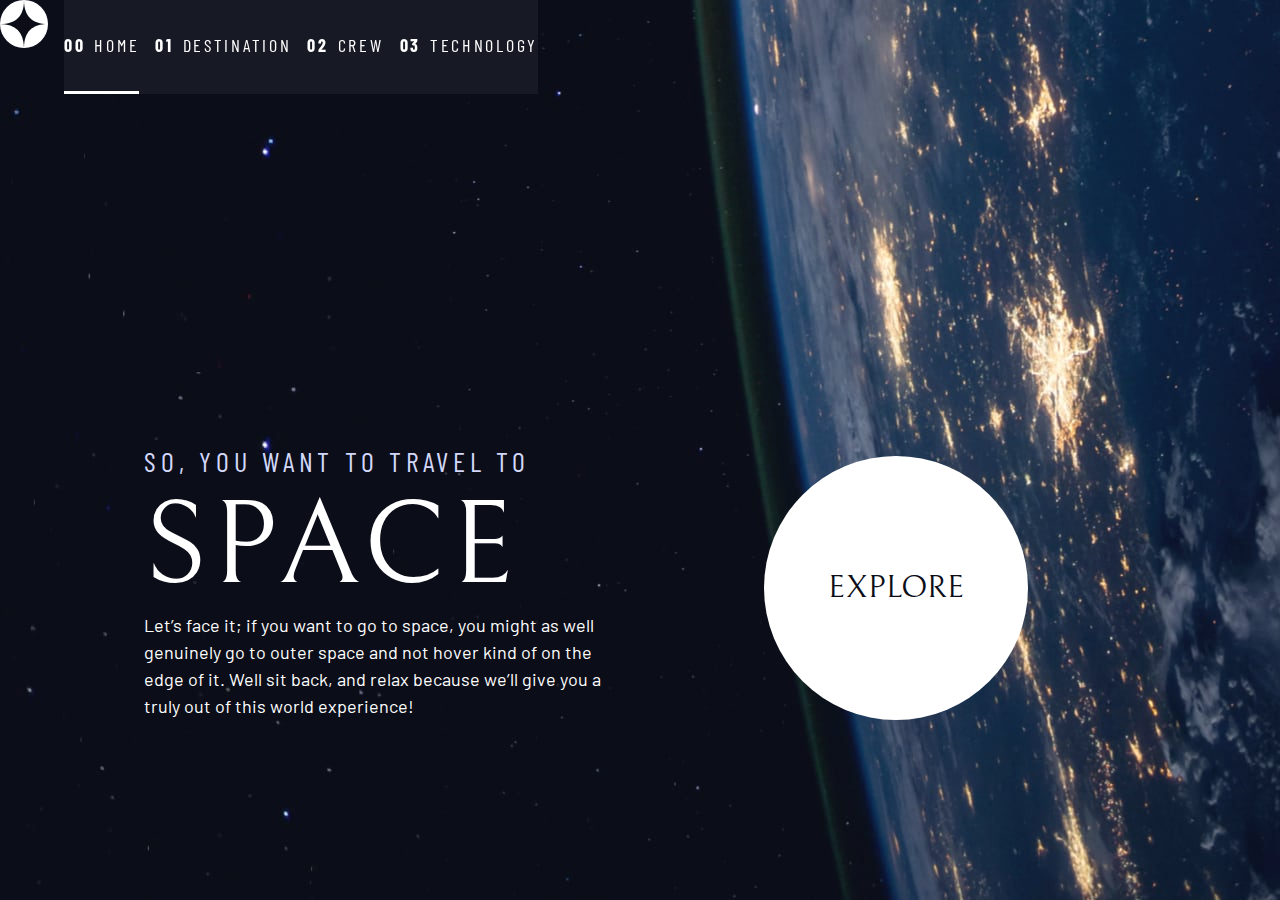
==== commit 5d4be648: "styling The HomePage- makeing navigation in JS lesson #6" ====
--- a/index.html
+++ b/index.html
@@ -11,6 +11,7 @@
 		/>
 
 		<link rel="stylesheet" href="./style.css" />
+		<script src="index.pack.js" defer></script>
 	</head>
 	<body class="home">
 		<header class="primary-header flex">
@@ -27,6 +28,7 @@
 			<nav>
 				<ul
 					id="primary-navigation"
+					data-visible="false"
 					class="primary-navigation underline-indicators flex"
 				>
 					<li class="active">
--- a/style.css
+++ b/style.css
@@ -90,6 +90,7 @@
 
 	display: grid;
 	grid-template-rows: min-content 1fr;
+	overflow-x: hidden;
 }
 
 /* make images easier to work with */
@@ -150,10 +151,10 @@
 }
 
 .grid-container {
-	padding-inline: 1rem;
 	text-align: center;
 	display: grid;
 	place-items: center;
+	padding-inline: 1rem;
 }
 
 .grid-container * {
@@ -164,8 +165,8 @@
 	.grid-container {
 		text-align: left;
 		column-gap: var(--container-gap, 2rem);
-		grid-template-columns: minmax(2rem, 1fr) repeat(2, minmax(0, 30rem)) minmax(
-				2rem,
+		grid-template-columns: minmax(1rem, 1fr) repeat(2, minmax(0, 30rem)) minmax(
+				1rem,
 				1fr
 			);
 	}
@@ -179,7 +180,7 @@
 	}
 
 	.grid-container--home {
-		padding-bottom: 6rem;
+		padding-bottom: max(6rem, 20vh);
 		align-items: end;
 	}
 }
@@ -324,11 +325,51 @@
 }
 
 .primary-navigation {
-	--gap: 8rem;
 	--underline-gap: 2rem;
 	list-style: none;
 	padding: 0;
 	margin: 0;
+	background: hsl(var(--clr-white) / 0.05);
+	backdrop-filter: blur(1.5rem);
+}
+.mobile-nav-toggle {
+	display: none;
+}
+
+@media (max-width: 35rem) {
+	.primary-navigation {
+		--underline-gap: 0.5rem;
+		position: fixed;
+		z-index: 1000;
+		inset: 0 0 0 30%;
+		list-style: none;
+		padding: min(20rem, 15vh) 2rem;
+		margin: 0;
+		flex-direction: column;
+		transform: translateX(100%);
+	}
+
+	.primary-navigation[data-visible='true'] {
+		transform: translateX(0);
+	}
+
+	.primary-navigation.underline-indicators > .active {
+		border: 0;
+	}
+
+	.mobile-nav-toggle {
+		display: block;
+		position: absolute;
+		z-index: 2000;
+		right: 1rem;
+		top: 2rem;
+		background: transparent;
+		background-image: url(./assets/shared/icon-hamburger.svg);
+		background-repeat: no-repeat;
+		width: 1.5rem;
+		aspect-ratio: 1;
+		border: 0;
+	}
 }
 
 .primary-navigation a {
@@ -379,22 +420,22 @@
 	background-color: hsl(var(--clr-white) / 1);
 }
 
-/* Page specific */
-
+/* ----------------------------- */
+/* Page specific background      */
+/* ----------------------------- */
 body {
 	background-size: cover;
 	background-position: bottom center;
 }
 /* home */
-
 .home {
 	background-image: url(./assets/home/background-home-mobile.jpg);
 }
 
 @media (min-width: 35rem) {
 	.home {
+		background-position: center center;
 		background-image: url(./assets/home/background-home-tablet.jpg);
-		background-position: center center;
 	}
 }
 
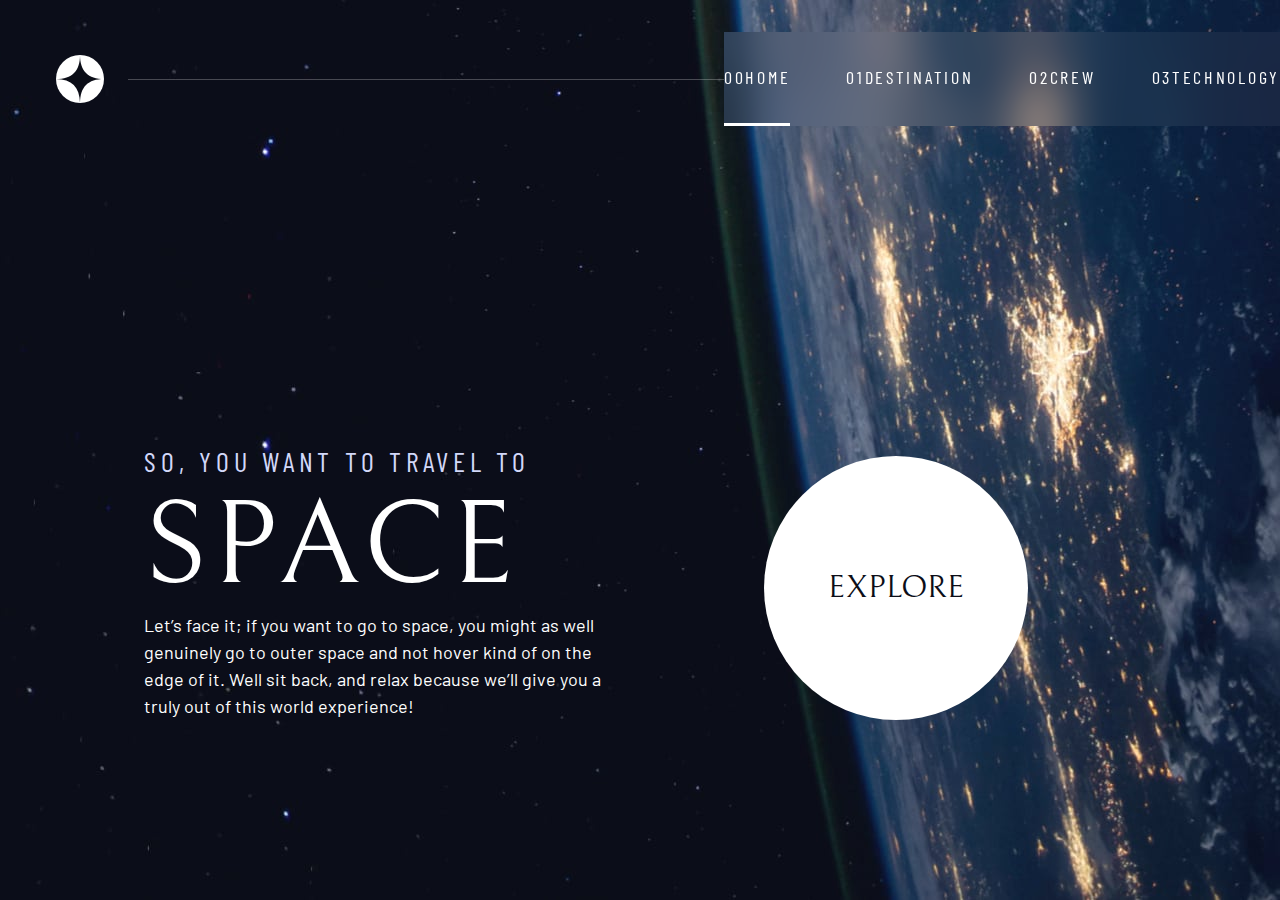
==== commit 56906001: "styling The HomePage- accesibility lesson #12" ====
--- a/index.html
+++ b/index.html
@@ -35,35 +35,35 @@
 						<a
 							class="ff-sans-cond uppercase text-white letter-spacing-2"
 							href="index.html"
-							><span>00</span>Home</a
+							><span  aria-hidden="true">00</span>Home</a
 						>
 					</li>
 					<li>
 						<a
 							class="ff-sans-cond uppercase text-white letter-spacing-2"
 							href="destination.html"
-							><span>01</span>Destination</a
+							><span  aria-hidden="true">01</span>Destination</a
 						>
 					</li>
 					<li>
 						<a
 							class="ff-sans-cond uppercase text-white letter-spacing-2"
 							href="crew.html"
-							><span>02</span>Crew</a
+							><span  aria-hidden="true">02</span>Crew</a
 						>
 					</li>
 					<li>
 						<a
 							class="ff-sans-cond uppercase text-white letter-spacing-2"
 							href="technology.html"
-							><span>03</span>Technology</a
+							><span aria-hidden="true">03</span>Technology</a
 						>
 					</li>
 				</ul>
 			</nav>
 		</header>
 
-		<div class="grid-container grid-container--home">
+		<main class="grid-container grid-container--home">
 			<div>
 				<h1 class="text-accent fs-500 ff-sans-cond uppercase letter-spacing-1">
 					So, you want to travel to
@@ -82,6 +82,6 @@
 					>Explore</a
 				>
 			</div>
-		</div>
+		</main>
 	</body>
 </html>
--- a/style.css
+++ b/style.css
@@ -323,8 +323,17 @@
 	opacity: 1;
 	transform: scale(1.5);
 }
+.logo {
+	margin: 1.5rem clamp(1.5rem, 5vw, 3.5rem);
+}
+
+.primary-header {
+	justify-content: space-between;
+	align-items: center;
+}
 
 .primary-navigation {
+	--gap: 1.5rem clamp(1.5rem, 5vw, 3.5rem);
 	--underline-gap: 2rem;
 	list-style: none;
 	padding: 0;
@@ -332,6 +341,16 @@
 	background: hsl(var(--clr-white) / 0.05);
 	backdrop-filter: blur(1.5rem);
 }
+
+.primary-navigation a {
+	text-decoration: none;
+}
+
+.primary-navigation a > span {
+	font-weight: 700;
+	margin-right: 0.5em;
+}
+
 .mobile-nav-toggle {
 	display: none;
 }
@@ -347,6 +366,7 @@
 		margin: 0;
 		flex-direction: column;
 		transform: translateX(100%);
+		transition: transform 500ms ease-in-out;
 	}
 
 	.primary-navigation[data-visible='true'] {
@@ -366,21 +386,51 @@
 		background: transparent;
 		background-image: url(./assets/shared/icon-hamburger.svg);
 		background-repeat: no-repeat;
+		background-position: center;
 		width: 1.5rem;
 		aspect-ratio: 1;
 		border: 0;
 	}
-}
-
-.primary-navigation a {
-	text-decoration: none;
-}
-
-.primary-navigation a > span {
-	font-weight: 700;
-	margin-right: 0.5em;
-}
-
+	.mobile-nav-toggle[aria-expanded='true'] {
+		background-image: url(./assets/shared/icon-close.svg);
+	}
+	.mobile-nav-toggle:focus-visible {
+		outline: 5px solid white;
+		outline-offset: 5px;
+	}
+}
+
+@media (min-width: 35em) and (max-width: 44.999em) {
+	.primary-navigation a > span {
+		display: none;
+	}
+}
+
+@media (min-width: 35em) {
+	.primary-navigation {
+		padding-inline: clamp(3rem, middle, 7rem);
+	}
+}
+
+@media (min-width: 45em) {
+	.primary-header::before {
+		content: '';
+		display: block;
+		position: relative;
+		height: 1px;
+        width: 100%;
+        margin-right: -2.5rem;
+		background: hsl(var(--clr-white) / 0.25);
+		order: 1;
+	}
+
+    nav {
+        order: 2;
+    }
+	.primary-navigation {
+		margin-block: 2rem;
+	}
+}
 .underline-indicators > * {
 	cursor: pointer;
 	padding: var(--underline-gap, 1rem) 0;
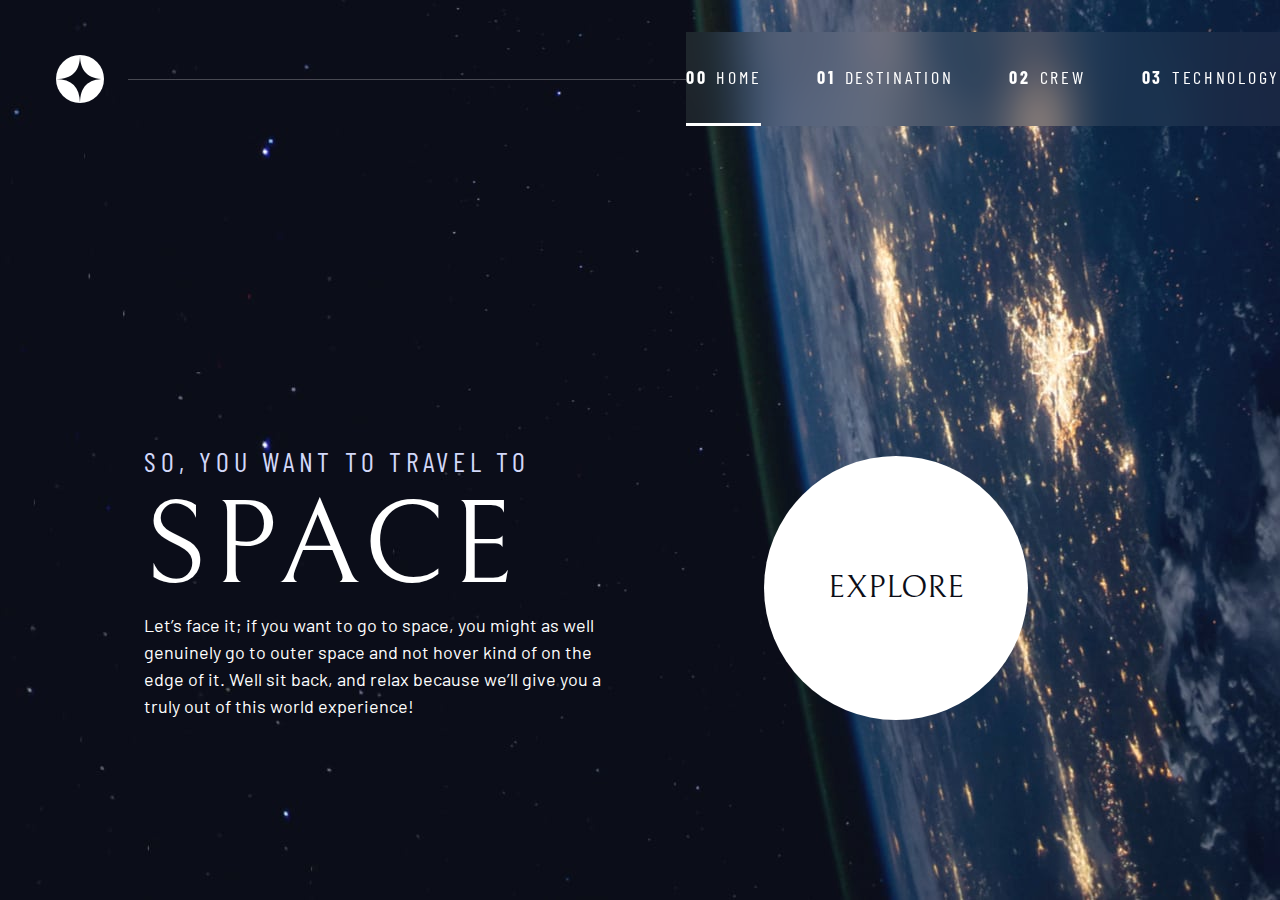
==== commit 2e2a2908: "styling The HomePage- accesibility lesson #13" ====
--- a/index.html
+++ b/index.html
@@ -14,6 +14,9 @@
 		<script src="index.pack.js" defer></script>
 	</head>
 	<body class="home">
+		<a class="skip-to-content" href="#main" style="color: white"
+			>Skip to content</a
+		>
 		<header class="primary-header flex">
 			<div>
 				<img
@@ -35,35 +38,35 @@
 						<a
 							class="ff-sans-cond uppercase text-white letter-spacing-2"
 							href="index.html"
-							><span  aria-hidden="true">00</span>Home</a
+							><span aria-hidden="true">00</span>Home</a
 						>
 					</li>
 					<li>
 						<a
 							class="ff-sans-cond uppercase text-white letter-spacing-2"
 							href="destination.html"
-							><span  aria-hidden="true">01</span>Destination</a
+							><span aria-hidden="true">01</span>Destination</a
 						>
 					</li>
 					<li>
 						<a
 							class="ff-sans-cond uppercase text-white letter-spacing-2"
 							href="crew.html"
-							><span  aria-hidden="true">02</span>Crew</a
+							><span aria-hidden="true">02</span>Crew</a
 						>
 					</li>
 					<li>
 						<a
 							class="ff-sans-cond uppercase text-white letter-spacing-2"
 							href="technology.html"
-							><span aria-hidden="true">03</span>Technology</a
+							><span aria-hidden="true">03</span>Technology</a
 						>
 					</li>
 				</ul>
 			</nav>
 		</header>
 
-		<main class="grid-container grid-container--home">
+		<main id="main" class="grid-container grid-container--home">
 			<div>
 				<h1 class="text-accent fs-500 ff-sans-cond uppercase letter-spacing-1">
 					So, you want to travel to
--- a/style.css
+++ b/style.css
@@ -197,6 +197,21 @@
 	border: 0;
 }
 
+.skip-to-content {
+    position: absolute;
+	background: hsl(var(--clr-white));
+	color: hsl(var(--clr-dark));
+	padding: 0.5em 1em;
+	margin-inline: auto;
+    z-index: 1000;
+    transform: translateY(-100%);
+    transition: transform 250ms ease-in-out;
+}
+
+
+.skip-to-content:focus {
+    transform: translateY(0);
+}
 /* colors */
 
 .bg-dark {
@@ -418,15 +433,15 @@
 		display: block;
 		position: relative;
 		height: 1px;
-        width: 100%;
-        margin-right: -2.5rem;
+		width: 100%;
+		margin-right: -2.5rem;
 		background: hsl(var(--clr-white) / 0.25);
 		order: 1;
 	}
 
-    nav {
-        order: 2;
-    }
+	nav {
+		order: 2;
+	}
 	.primary-navigation {
 		margin-block: 2rem;
 	}
